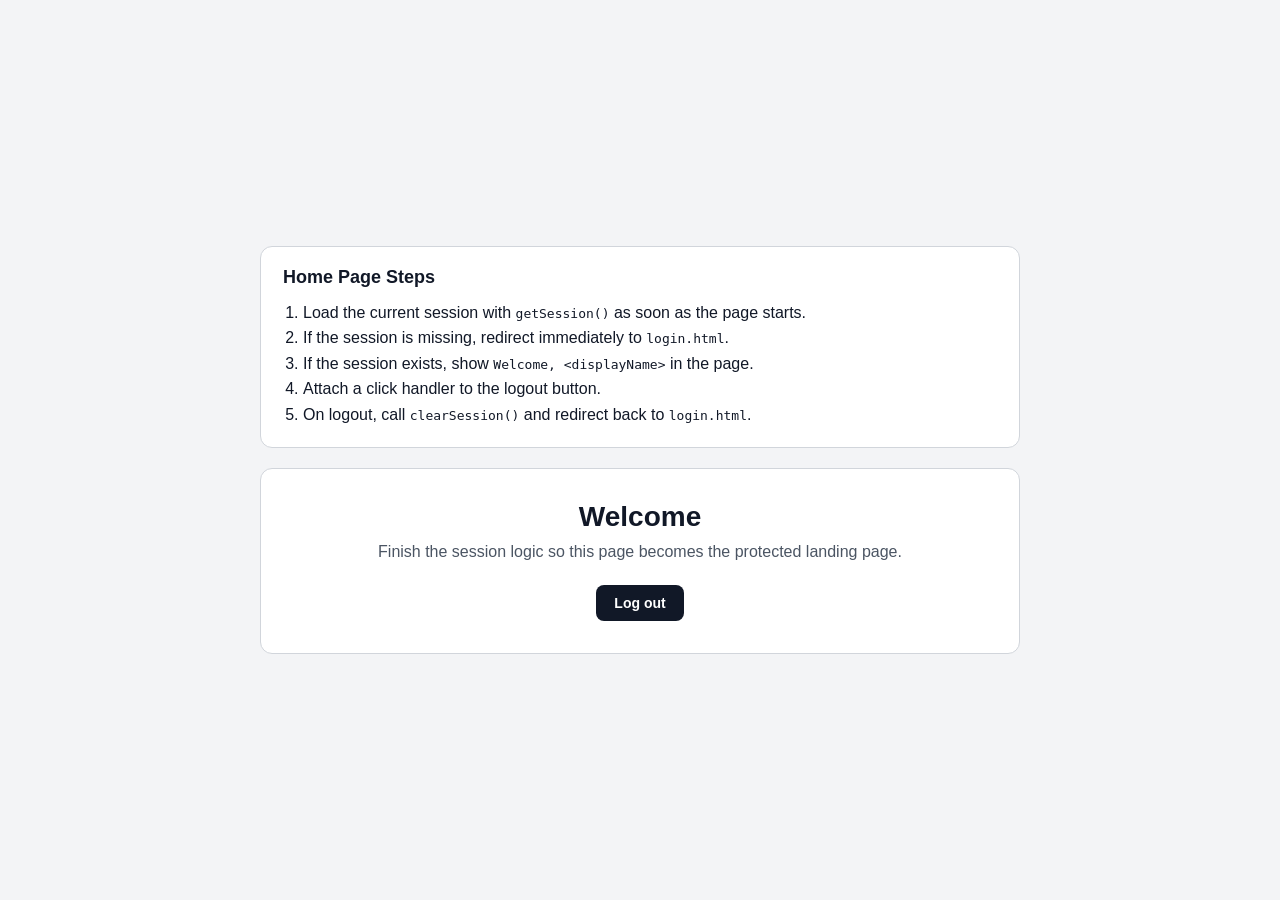
==== home.html @ 9ee95cab "[feat]: copy essential files for template" ====
<!DOCTYPE html>
<html lang="en">
<head>
<meta charset="UTF-8">
<meta name="viewport" content="width=device-width, initial-scale=1.0">
<title>Home</title>
<style>
  body {
    margin: 0;
    min-height: 100vh;
    display: grid;
    place-items: center;
    background: #f3f4f6;
    font-family: Arial, sans-serif;
    color: #111827;
  }

  .page {
    width: min(760px, calc(100% - 32px));
    display: grid;
    gap: 20px;
  }

  .hint-panel,
  .home-card {
    background: #fff;
    border: 1px solid #d1d5db;
    border-radius: 12px;
  }

  .hint-panel {
    padding: 20px 22px;
  }

  .hint-panel h2 {
    margin: 0 0 12px;
    font-size: 18px;
  }

  .hint-panel ol {
    margin: 0;
    padding-left: 20px;
    line-height: 1.6;
  }

  .home-card {
    padding: 32px 28px;
    text-align: center;
  }

  h1 {
    margin: 0 0 10px;
    font-size: 28px;
  }

  p {
    margin: 0 0 24px;
    color: #4b5563;
  }

  .action-btn {
    padding: 10px 18px;
    border: 0;
    border-radius: 8px;
    background: #111827;
    color: #fff;
    font-size: 14px;
    font-weight: 600;
    cursor: pointer;
  }
</style>
</head>
<body>
<main class="page">
  <section class="hint-panel" aria-label="Learner hints">
    <h2>Home Page Steps</h2>
    <ol>
      <li>Load the current session with <code>getSession()</code> as soon as the page starts.</li>
      <li>If the session is missing, redirect immediately to <code>login.html</code>.</li>
      <li>If the session exists, show <code>Welcome, &lt;displayName&gt;</code> in the page.</li>
      <li>Attach a click handler to the logout button.</li>
      <li>On logout, call <code>clearSession()</code> and redirect back to <code>login.html</code>.</li>
    </ol>
  </section>

  <section class="home-card">
    <h1 id="welcome-message">Welcome</h1>
    <p>Finish the session logic so this page becomes the protected landing page.</p>
    <button id="logout-btn" class="action-btn" type="button">Log out</button>
  </section>
</main>

<script src="store.js"></script>
<script>
  /*
    STEP 1:
    This page should not render protected content for logged-out users.
    Call getSession() on load and redirect if it returns null.
  */

  function redirectToLogin() {
    // TODO:
    // Redirect the browser to login.html.
    //
    // Hint:
    // window.location.href = 'login.html';
  }

  /*
    STEP 2:
    Fill the welcome heading with the signed-in user's displayName.
  */

  function renderWelcome(user) {
    // TODO:
    // Update the #welcome-message element so it displays:
    // Welcome, <displayName>
    //
    // Hint:
    // document.getElementById('welcome-message').textContent =
    //   'Welcome, ' + user.displayName;
  }

  /*
    STEP 3:
    Clear the browser session and redirect to login.html.
  */

  function handleLogout() {
    // TODO:
    // 1. Clear the current browser session using the shared helper in store.js.
    // 2. Redirect back to login.html.
    //
    // Hint:
    // clearSession();
    // redirectToLogin();
  }

  /*
    STEP 4:
    Page bootstrap flow:
    1. read session from store.js
    2. redirect if null
    3. render welcome if found
    4. wire the logout button
  */

  window.addEventListener('load', function() {
    // TODO:
    // Build the protected-page startup flow:
    // 1. Read the session by calling getSession().
    // 2. If the result is null:
    //      redirectToLogin()
    //      then stop the rest of the function.
    // 3. If a session exists:
    //      call renderWelcome(user)
    // 4. Get the logout button by id 'logout-btn'.
    // 5. Attach handleLogout to its click event.
  });
</script>
</body>
</html>
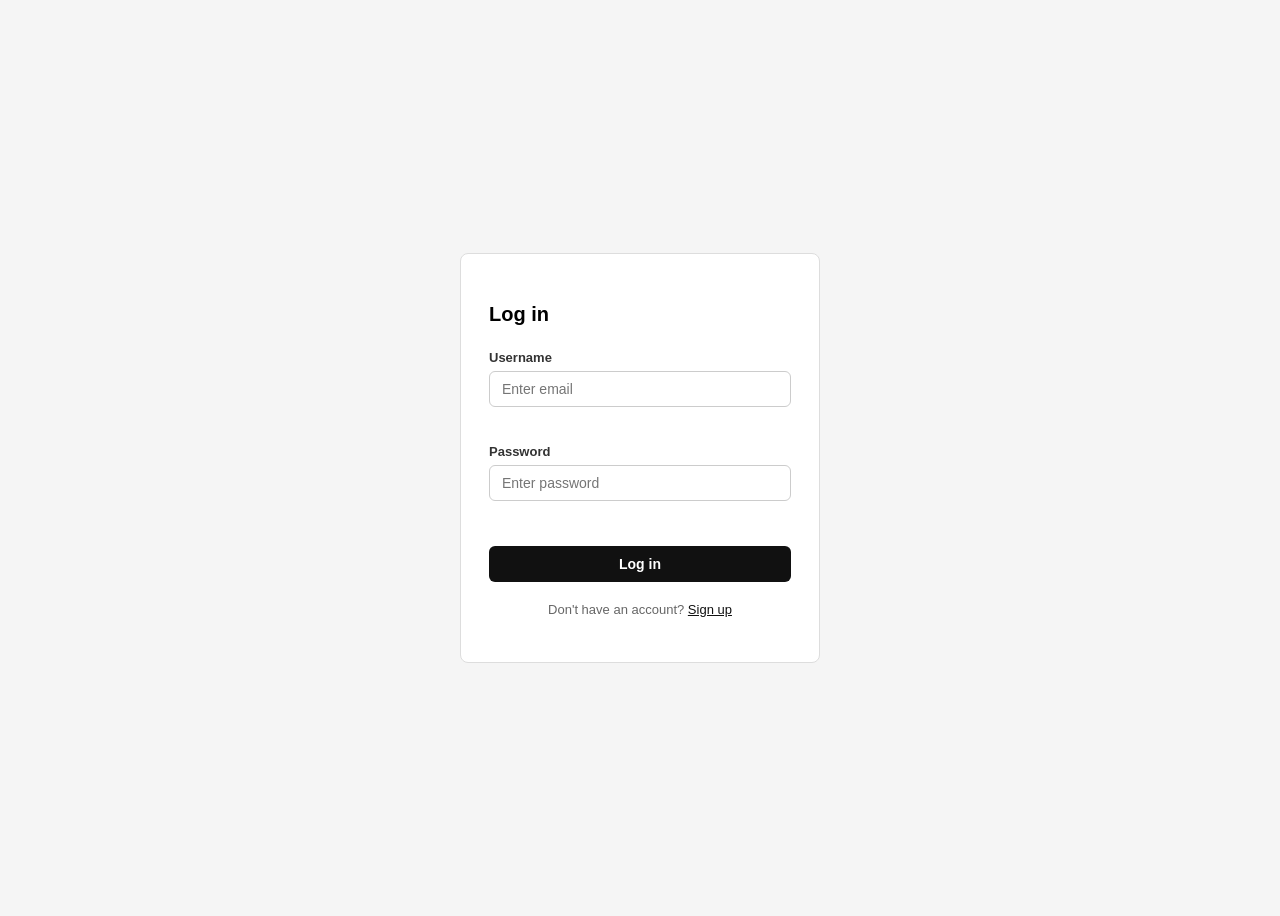
==== commit 2ce5312f: "[feat]:  Connect signup, login, and home page using sessionStorage as user store" ====
--- a/home.html
+++ b/home.html
@@ -4,158 +4,41 @@
 <meta charset="UTF-8">
 <meta name="viewport" content="width=device-width, initial-scale=1.0">
 <title>Home</title>
-<style>
-  body {
-    margin: 0;
-    min-height: 100vh;
-    display: grid;
-    place-items: center;
-    background: #f3f4f6;
-    font-family: Arial, sans-serif;
-    color: #111827;
-  }
-
-  .page {
-    width: min(760px, calc(100% - 32px));
-    display: grid;
-    gap: 20px;
-  }
-
-  .hint-panel,
-  .home-card {
-    background: #fff;
-    border: 1px solid #d1d5db;
-    border-radius: 12px;
-  }
-
-  .hint-panel {
-    padding: 20px 22px;
-  }
-
-  .hint-panel h2 {
-    margin: 0 0 12px;
-    font-size: 18px;
-  }
-
-  .hint-panel ol {
-    margin: 0;
-    padding-left: 20px;
-    line-height: 1.6;
-  }
-
-  .home-card {
-    padding: 32px 28px;
-    text-align: center;
-  }
-
-  h1 {
-    margin: 0 0 10px;
-    font-size: 28px;
-  }
-
-  p {
-    margin: 0 0 24px;
-    color: #4b5563;
-  }
-
-  .action-btn {
-    padding: 10px 18px;
-    border: 0;
-    border-radius: 8px;
-    background: #111827;
-    color: #fff;
-    font-size: 14px;
-    font-weight: 600;
-    cursor: pointer;
-  }
-</style>
+<link rel="stylesheet" href="forms.css">
 </head>
 <body>
-<main class="page">
-  <section class="hint-panel" aria-label="Learner hints">
-    <h2>Home Page Steps</h2>
-    <ol>
-      <li>Load the current session with <code>getSession()</code> as soon as the page starts.</li>
-      <li>If the session is missing, redirect immediately to <code>login.html</code>.</li>
-      <li>If the session exists, show <code>Welcome, &lt;displayName&gt;</code> in the page.</li>
-      <li>Attach a click handler to the logout button.</li>
-      <li>On logout, call <code>clearSession()</code> and redirect back to <code>login.html</code>.</li>
-    </ol>
-  </section>
 
-  <section class="home-card">
-    <h1 id="welcome-message">Welcome</h1>
-    <p>Finish the session logic so this page becomes the protected landing page.</p>
-    <button id="logout-btn" class="action-btn" type="button">Log out</button>
-  </section>
-</main>
+<section class="home-card">
+  <h1 id="welcome-message">Welcome</h1>
+  <p>You are signed in for this browser tab.</p>
+  <button id="logout-btn" class="action-btn" type="button">Log out</button>
+</section>
 
 <script src="store.js"></script>
 <script>
-  /*
-    STEP 1:
-    This page should not render protected content for logged-out users.
-    Call getSession() on load and redirect if it returns null.
-  */
-
   function redirectToLogin() {
-    // TODO:
-    // Redirect the browser to login.html.
-    //
-    // Hint:
-    // window.location.href = 'login.html';
+    window.location.href = "login.html";
   }
 
-  /*
-    STEP 2:
-    Fill the welcome heading with the signed-in user's displayName.
-  */
-
   function renderWelcome(user) {
-    // TODO:
-    // Update the #welcome-message element so it displays:
-    // Welcome, <displayName>
-    //
-    // Hint:
-    // document.getElementById('welcome-message').textContent =
-    //   'Welcome, ' + user.displayName;
+    document.getElementById("welcome-message").textContent = "Welcome, " + user.displayName;
   }
 
-  /*
-    STEP 3:
-    Clear the browser session and redirect to login.html.
-  */
-
   function handleLogout() {
-    // TODO:
-    // 1. Clear the current browser session using the shared helper in store.js.
-    // 2. Redirect back to login.html.
-    //
-    // Hint:
-    // clearSession();
-    // redirectToLogin();
+    clearSession();
+    redirectToLogin();
   }
 
-  /*
-    STEP 4:
-    Page bootstrap flow:
-    1. read session from store.js
-    2. redirect if null
-    3. render welcome if found
-    4. wire the logout button
-  */
+  window.addEventListener("load", function() {
+    var user = getSession();
 
-  window.addEventListener('load', function() {
-    // TODO:
-    // Build the protected-page startup flow:
-    // 1. Read the session by calling getSession().
-    // 2. If the result is null:
-    //      redirectToLogin()
-    //      then stop the rest of the function.
-    // 3. If a session exists:
-    //      call renderWelcome(user)
-    // 4. Get the logout button by id 'logout-btn'.
-    // 5. Attach handleLogout to its click event.
+    if(!user) {
+      redirectToLogin();
+      return;
+    }
+
+    renderWelcome(user);
+    document.getElementById("logout-btn").addEventListener("click", handleLogout);
   });
 </script>
 </body>
--- a/forms.css
+++ b/forms.css
@@ -0,0 +1,101 @@
+body {
+  display: flex;
+  justify-content: center;
+  align-items: center;
+  min-height: 100vh;
+  font-family: sans-serif;
+  background: #f5f5f5;
+}
+
+.card,
+.home-card {
+  background: #fff;
+  border: 1px solid #ddd;
+  border-radius: 8px;
+  padding: 32px 28px;
+  width: 100%;
+  max-width: 360px;
+  box-sizing: border-box;
+}
+
+.home-card {
+  text-align: center;
+}
+
+h1 {
+  font-size: 20px;
+  margin-bottom: 24px;
+}
+
+.form-row {
+  margin-bottom: 16px;
+}
+
+.field-label {
+  display: block;
+  font-size: 13px;
+  font-weight: 600;
+  margin-bottom: 6px;
+  color: #333;
+}
+
+.field-input {
+  display: block;
+  width: 100%;
+  padding: 9px 12px;
+  font-size: 14px;
+  border: 1px solid #ccc;
+  border-radius: 6px;
+  outline: none;
+  box-sizing: border-box;
+}
+
+.field-error {
+  display: block;
+  font-size: 12px;
+  min-height: 16px;
+  margin-top: 5px;
+  color: transparent;
+}
+
+.submit-btn,
+.action-btn {
+  padding: 10px;
+  font-size: 14px;
+  font-weight: 600;
+  background: #111;
+  color: #fff;
+  border: none;
+  border-radius: 6px;
+  cursor: pointer;
+  margin-top: 8px;
+}
+
+.submit-btn {
+  width: 100%;
+}
+
+.card-footer {
+  margin-top: 20px;
+  font-size: 13px;
+  text-align: center;
+  color: #666;
+}
+
+.card-footer a {
+  color: #111;
+}
+
+.field-input.fail {
+  border-color: #e53e3e;
+  background: #fff5f5;
+}
+
+.field-error.fail {
+  color: #e53e3e;
+}
+
+.field-input.success {
+  border-color: #38a169;
+  background: #f0fff4;
+}
